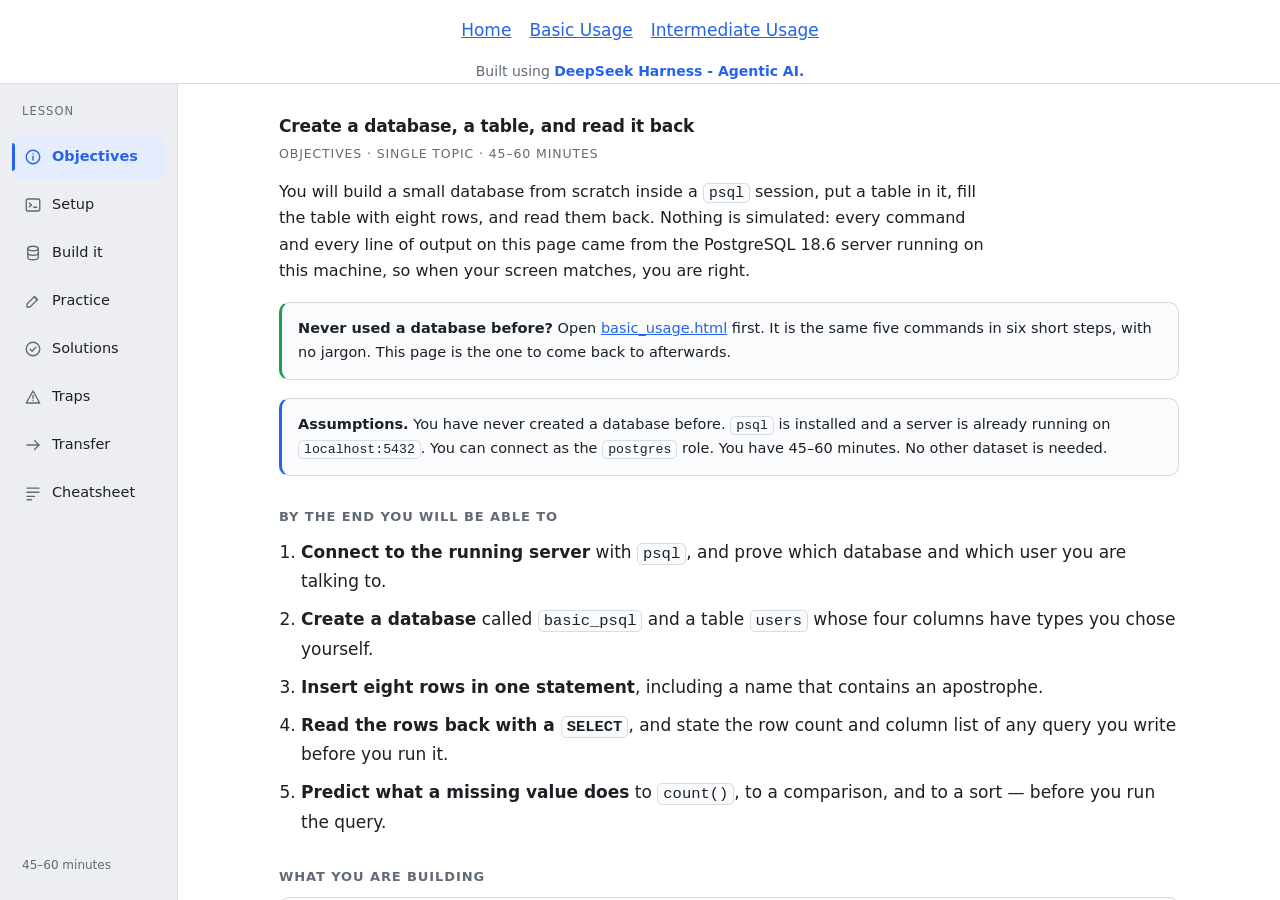
==== index.html @ 09e639e9 "initial" ====
<!doctype html>
<html lang="en">
  <head>
    <meta charset="utf-8" />
    <meta name="viewport" content="width=device-width, initial-scale=1" />
    <title>Create your first PostgreSQL database — basic_psql</title>
    <link rel="stylesheet" href="./rootvars.css" />
    <link rel="stylesheet" href="./styles.css" />
    <link rel="stylesheet" href="./lesson.css" />
    <link rel="stylesheet" href="./menu.css" />
  </head>

  <body>
    <header class="site-header">
      <p>Built using <strong>DeepSeek Harness - Agentic AI.</strong></p>
      <div class="hero-menu">
        <a href="./index.html">Home</a>
        <a href="./basic_usage.html">Basic Usage</a>
        <a href="./intermediate_usage.html">Intermediate Usage</a>
      </div>
    </header>

    <div class="app">
      <!-- ============ left-hand tab region ============ -->
      <div class="tab-region">
        <!-- vertical tab rail -->
        <div class="tablist" role="tablist" aria-orientation="vertical" aria-label="Lesson sections">
          <div class="tablist-label">Lesson</div>

          <button class="tab" id="tab-objectives" role="tab" type="button" aria-selected="true" aria-controls="panel-objectives" tabindex="0">
            <svg class="icon" viewBox="0 0 24 24" fill="none" stroke="currentColor" stroke-width="1.8" stroke-linecap="round" stroke-linejoin="round" aria-hidden="true">
              <circle cx="12" cy="12" r="9" />
              <path d="M12 11v5" />
              <circle cx="12" cy="7.6" r=".9" fill="currentColor" stroke="none" />
            </svg>
            <span class="label" title="What you will be able to do">Objectives</span>
          </button>

          <button class="tab" id="tab-setup" role="tab" type="button" aria-selected="false" aria-controls="panel-setup" tabindex="-1">
            <svg class="icon" viewBox="0 0 24 24" fill="none" stroke="currentColor" stroke-width="1.8" stroke-linecap="round" stroke-linejoin="round" aria-hidden="true">
              <rect x="3" y="4" width="18" height="16" rx="2" />
              <path d="M7 9.5l3 2.5-3 2.5" />
              <path d="M13 15h4" />
            </svg>
            <span class="label" title="Get psql running and confirm the environment">Setup</span>
          </button>

          <button class="tab" id="tab-build" role="tab" type="button" aria-selected="false" aria-controls="panel-build" tabindex="-1">
            <svg class="icon" viewBox="0 0 24 24" fill="none" stroke="currentColor" stroke-width="1.8" stroke-linecap="round" stroke-linejoin="round" aria-hidden="true">
              <ellipse cx="12" cy="6" rx="7" ry="3" />
              <path d="M5 6v12c0 1.7 3.1 3 7 3s7-1.3 7-3V6" />
              <path d="M5 12c0 1.7 3.1 3 7 3s7-1.3 7-3" />
            </svg>
            <span class="label" title="The worked example, with real output">Build it</span>
          </button>

          <button class="tab" id="tab-practice" role="tab" type="button" aria-selected="false" aria-controls="panel-practice" tabindex="-1">
            <svg class="icon" viewBox="0 0 24 24" fill="none" stroke="currentColor" stroke-width="1.8" stroke-linecap="round" stroke-linejoin="round" aria-hidden="true">
              <path d="M4 20h4l10-10-4-4L4 16z" />
              <path d="M13.5 6.5l4 4" />
            </svg>
            <span class="label" title="Guided exercise and four problems">Practice</span>
          </button>

          <button class="tab" id="tab-solutions" role="tab" type="button" aria-selected="false" aria-controls="panel-solutions" tabindex="-1">
            <svg class="icon" viewBox="0 0 24 24" fill="none" stroke="currentColor" stroke-width="1.8" stroke-linecap="round" stroke-linejoin="round" aria-hidden="true">
              <circle cx="12" cy="12" r="9" />
              <path d="M8.2 12.4l2.6 2.6 5-5.4" />
            </svg>
            <span class="label" title="Runnable answers">Solutions</span>
          </button>

          <button class="tab" id="tab-traps" role="tab" type="button" aria-selected="false" aria-controls="panel-traps" tabindex="-1">
            <svg class="icon" viewBox="0 0 24 24" fill="none" stroke="currentColor" stroke-width="1.8" stroke-linecap="round" stroke-linejoin="round" aria-hidden="true">
              <path d="M12 4l9 16H3z" />
              <path d="M12 10v4" />
              <circle cx="12" cy="17" r=".9" fill="currentColor" stroke="none" />
            </svg>
            <span class="label" title="Wrong mental models this topic produces">Traps</span>
          </button>

          <button class="tab" id="tab-transfer" role="tab" type="button" aria-selected="false" aria-controls="panel-transfer" tabindex="-1">
            <svg class="icon" viewBox="0 0 24 24" fill="none" stroke="currentColor" stroke-width="1.8" stroke-linecap="round" stroke-linejoin="round" aria-hidden="true">
              <path d="M4 12h16" />
              <path d="M14 6l6 6-6 6" />
            </svg>
            <span class="label" title="Same structure, different story">Transfer</span>
          </button>

          <button class="tab" id="tab-cheatsheet" role="tab" type="button" aria-selected="false" aria-controls="panel-cheatsheet" tabindex="-1">
            <svg class="icon" viewBox="0 0 24 24" fill="none" stroke="currentColor" stroke-width="1.8" stroke-linecap="round" stroke-linejoin="round" aria-hidden="true">
              <path d="M4 5.5h16" />
              <path d="M4 11h16" />
              <path d="M4 16.5h10" />
              <path d="M4 21h6" />
            </svg>
            <span class="label" title="Every command this lesson used, plus the ones you will want next">Cheatsheet</span>
          </button>

          <div class="rail-footer">45–60 minutes</div>
        </div>

        <!-- content panel -->
        <div class="panel" id="tab-panel">
          <div class="panel-inner">
            <!-- ==================== 1. OBJECTIVES ==================== -->
            <section id="panel-objectives" role="tabpanel" aria-labelledby="tab-objectives" tabindex="0">
              <h2>Create a database, a table, and read it back</h2>
              <div class="meta">Objectives · single topic · 45–60 minutes</div>

              <p class="lesson-lede">
                You will build a small database from scratch inside a <code>psql</code> session, put a table in it, fill the table with eight rows, and read them back. Nothing is simulated: every command and every line
                of output on this page came from the PostgreSQL 18.6 server running on this machine, so when your screen matches, you are right.
              </p>

              <div class="callout tip">
                <p>
                  <strong>Never used a database before?</strong> Open <a href="./basic_usage.html">basic_usage.html</a> first. It is the same five commands in six short steps, with no jargon. This page is the one to come
                  back to afterwards.
                </p>
              </div>

              <div class="callout">
                <p>
                  <strong>Assumptions.</strong> You have never created a database before. <code>psql</code> is installed and a server is already running on <code>localhost:5432</code>. You can connect as the
                  <code>postgres</code> role. You have 45–60 minutes. No other dataset is needed.
                </p>
              </div>

              <h3>By the end you will be able to</h3>
              <ol class="objectives">
                <li><strong>Connect to the running server</strong> with <code>psql</code>, and prove which database and which user you are talking to.</li>
                <li><strong>Create a database</strong> called <code>basic_psql</code> and a table <code>users</code> whose four columns have types you chose yourself.</li>
                <li><strong>Insert eight rows in one statement</strong>, including a name that contains an apostrophe.</li>
                <li>
                  <strong>Read the rows back with a <code>SELECT</code></strong
                  >, and state the row count and column list of any query you write before you run it.
                </li>
                <li><strong>Predict what a missing value does</strong> to <code>count()</code>, to a comparison, and to a sort — before you run the query.</li>
              </ol>

              <h3>What you are building</h3>

              <pre class="tree">
server   localhost:5432   (PostgreSQL 18.6, already running)
└── database  basic_psql          &lt;- you create this
    └── table  public.users       &lt;- you create this
        ├── firstname   text
        ├── lastname    text
        ├── age         integer
        └── email       text
            └── 8 rows            &lt;- you insert these</pre
              >

              <h3>How to use this page</h3>
              <ul>
                <li>Read <strong>Build it</strong> once without typing, then do it again with <code>psql</code> open beside it.</li>
                <li>Work through <strong>Practice</strong> before opening <strong>Solutions</strong>. The hints are in the exercise cards, and each one gives away less than the last.</li>
                <li>
                  Keep two numbers in your head the whole way through: <strong>8</strong> (the rows you inserted) and <strong>7</strong> (the rows that actually have an age). Every trap in this lesson lives in the gap
                  between them.
                </li>
              </ul>
            </section>

            <!-- ==================== 2. SETUP ==================== -->
            <section id="panel-setup" role="tabpanel" aria-labelledby="tab-setup" tabindex="0" hidden>
              <h2>Setup</h2>
              <div class="meta">Step 0 · about five minutes</div>

              <p>The server is already running, so setup is only about getting into it and checking where you landed.</p>

              <ol class="steps">
                <li>
                  <h4>Start psql as the postgres role</h4>
                  <pre class="sql">psql -U postgres</pre>
                  <p><code>-U postgres</code> is the default user. So you are logging in as a database superuser.</p>
                </li>

                <li>
                  <h4>Read the prompt</h4>
                  <p>
                    Your prompt changes to <code>postgres=#</code>. That single line tells you two things: the word before <code>=</code> is the database you are connected to, and a <code>#</code> at the end means you
                    are a superuser. An ordinary user gets <code>&gt;</code> instead.
                  </p>
                </li>

                <li>
                  <h4>List the databases that already exist</h4>
                  <pre class="sql">\l</pre>
                  <p>Lines starting with a backslash are not SQL — they are <code>psql</code> meta-commands, handled by the client. <code>\l</code> asks the server for its database list:</p>
                  <pre class="out">
                                                  List of databases
     Name      |  Owner   | Encoding | Locale Provider | Collate | Ctype | Locale
---------------+----------+----------+-----------------+---------+-------+--------
 blahworld     | postgres | UTF8     | libc            | C       | C     |
 my_special_db | postgres | UTF8     | libc            | C       | C     |
 postgres      | postgres | UTF8     | libc            | C       | C     |
 template0     | postgres | UTF8     | libc            | C       | C     |
 template1     | postgres | UTF8     | libc            | C       | C     |
(5 rows)</pre
                  >
                  <p>
                    Your list will differ — mine happens to hold two leftovers from earlier experiments. Two names are always there: <code>postgres</code>, the maintenance database you are sitting in now, and the two
                    <code>template</code> databases that new databases are copied from. The privileges column is trimmed here for width.
                  </p>
                </li>

                <li>
                  <h4>Confirm the environment works</h4>
                  <p>Ask the server to identify itself, and run it as the skill's environment check. If you get one row back, everything below will work.</p>
                  <pre class="sql">SELECT current_database(), current_user, version();</pre>
                  <pre class="out">
 current_database | current_user |                                 version
------------------+--------------+-------------------------------------------------------------------------
 postgres         | postgres     | PostgreSQL 18.6 on x86_64-windows, compiled by msvc-19.44.35228, 64-bit
(1 row)</pre
                  >
                  <p><strong>Expected:</strong> 1 row, 3 columns. Note you are in the database <code>postgres</code> — that is about to change.</p>
                </li>
              </ol>

              <h3>Meta-commands you will use</h3>
              <p>These are typed at the <code>psql</code> prompt like commands, not terminated with a semicolon:</p>
              <p>Commands are prefixed with a backslash (<code>\</code>) and are not SQL statements. DO NOT use semicolons after them.</p>
              <table class="meta-table">
                <thead>
                  <tr>
                    <th>Command</th>
                    <th>What it does</th>
                  </tr>
                </thead>
                <tbody>
                  <tr>
                    <td><code>\l</code></td>
                    <td>List every database on the server.</td>
                  </tr>
                  <tr>
                    <td><code>\c basic_psql</code></td>
                    <td>Connect to a different database without leaving <code>psql</code>.</td>
                  </tr>
                  <tr>
                    <td><code>\dt</code></td>
                    <td>List the tables in the database you are connected to.</td>
                  </tr>
                  <tr>
                    <td><code>\d users</code></td>
                    <td>Describe one table: its columns, their types, and what is nullable.</td>
                  </tr>
                  <tr>
                    <td><code>\conninfo</code></td>
                    <td>Print which database, user, host and port this session is using.</td>
                  </tr>
                  <tr>
                    <td><code>\q</code></td>
                    <td>Quit <code>psql</code>.</td>
                  </tr>
                </tbody>
              </table>

              <div class="callout tip">
                <p>
                  <strong>Faster path, once you have read <em>Build it</em>.</strong> The whole lesson is also saved as one script in this folder:
                </p>
                <pre class="sql">psql -U postgres -f basic_psql.sql</pre>
                <p>
                  It is the same commands in the same order. Read the next tab first — the script is for re-running, not for learning from. Re-running is safe: it drops and rebuilds the <code>users</code> table, so you
                  always finish at exactly eight rows. Expect one red line on a second run:
                </p>
                <pre class="out is-error">ERROR:  database "basic_psql" already exists</pre>
                <p>
                  That is the <code>CREATE DATABASE</code> line noticing the work is already done. <code>psql</code> keeps going and everything after it succeeds. The only path that is <em>not</em> safe is running the
                  <code>INSERT</code> repeatedly without the drop — that is how you get sixteen rows and a lesson whose every expected count is wrong.
                </p>
              </div>
            </section>

            <!-- ==================== 3. BUILD IT ==================== -->
            <section id="panel-build" role="tabpanel" aria-labelledby="tab-build" tabindex="0" hidden>
              <h2>Build it</h2>
              <div class="meta">Worked example · eight statements · every output below is real</div>

              <p>This is the whole job, in the order I ran it. Type along; the output you get back should match what is printed under each command.</p>

              <ol class="steps">
                <li>
                  <h4>Create the database</h4>
                  <pre class="sql">CREATE DATABASE basic_psql;</pre>
                  <pre class="out">CREATE DATABASE</pre>
                  <p>
                    <strong>Why:</strong> a database is the container everything else lives inside. You are currently sitting in <code>postgres</code>, the maintenance database the server keeps for itself, and putting
                    your practice tables there is like storing your notes in Windows' <code>System32</code>. <code>CREATE DATABASE</code> makes a fresh, empty one. The reply is a <em>command tag</em> — the server
                    repeating back what it did, not a result set.
                  </p>
                </li>

                <li>
                  <h4>Move into it</h4>
                  <pre class="sql">\c basic_psql</pre>
                  <pre class="out">You are now connected to database "basic_psql" as user "postgres".</pre>
                  <p>
                    <strong>Why:</strong> creating a database does not enter it. <code>\c</code> reconnects the current session, and from here on every statement lands in <code>basic_psql</code>. Confirm it two ways: the
                    prompt is now <code>basic_psql=#</code>, and <code>\conninfo</code> agrees.
                  </p>
                </li>

                <li>
                  <h4>Create the table</h4>
                  <pre class="sql">
CREATE TABLE users (
    firstname text,
    lastname  text,
    age       integer,
    email     text
);</pre
                  >
                  <pre class="out">CREATE TABLE</pre>
                  <p>
                    <strong>Why:</strong> a table is a named list of columns, and every column must declare a type before it can hold anything. The names are yours to choose; the types are the database's business, and
                    they are what stop an age from being the word <em>thirty</em>. Two details worth noticing: statements end with a semicolon, and the line breaks and indentation are only for humans — the server sees
                    one statement either way.
                  </p>
                </li>

                <li>
                  <h4>Check what the database actually stored</h4>
                  <pre class="sql">\d users</pre>
                  <pre class="out">
                 Table "public.users"
  Column   |  Type   | Collation | Nullable | Default
-----------+---------+-----------+----------+---------
 firstname | text    |           |          |
 lastname  | text    |           |          |
 age       | integer |           |          | 
 email     | text    |           |          | </pre
                  >
                  <p>
                    <strong>Why:</strong> <code>\d</code> reads the table back out of the database, so it shows you what was really created rather than what you meant to create. Note <code>public.users</code>: Postgres
                    put your table in a schema called <code>public</code>, and <code>Nullable</code> is blank for all four columns, meaning every one of them will accept a missing value. That is a decision you made by
                    not making one, and exercise 2 is where it bites.
                  </p>
                </li>

                <li>
                  <h4>Insert the rows</h4>
                  <pre class="sql">
INSERT INTO users (firstname, lastname, age, email) VALUES
    ('Mary',  'Johnson', 34,   'mary.johnson@example.com'),
    ('James', 'Smith',   41,   'james.smith@example.com'),
    ('Aroha', 'Ngata',   29,   'aroha.ngata@example.com'),
    ('Liam',  'O''Brien', 52,  'liam.obrien@example.com'),
    ('Priya', 'Sharma',  NULL, 'priya.sharma@example.com'),
    ('Tomas', 'Novak',   45,   NULL),
    ('Mary',  'Johnson', 34,   'Mary.Johnson@Example.Com'),
    ('Sofia', 'Rossi',   17,   'sofia.rossi@example.com');</pre
                  >
                  <pre class="out">INSERT 0 8</pre>
                  <p>
                    <strong>Why:</strong> one statement, eight rows. Read the tag <code>INSERT 0 8</code> right to left: <strong>8</strong> is the number of rows inserted, and the <code>0</code> is a legacy object
                    identifier that Postgres has reported since before you were born — ignore it, but never ignore the second number.
                  </p>
                  <p>
                    Three things in that statement are deliberate. <code>NULL</code> is a keyword written without quotes, meaning <em>no value here</em> — Priya has no recorded age and Tomas has no email.
                    <code>O''Brien</code> is how an apostrophe is escaped inside a string: two single quotes, because one would end the string early. And the two Mary Johnson rows are not a typo — duplicated people are
                    the normal state of real data.
                  </p>
                </li>

                <li>
                  <h4>Read it back</h4>
                  <pre class="sql">SELECT firstname, lastname, age, email FROM users;</pre>
                  <pre class="out">
 firstname | lastname | age |          email
-----------+----------+-----+--------------------------
 Mary      | Johnson  |  34 | mary.johnson@example.com
 James     | Smith    |  41 | james.smith@example.com
 Aroha     | Ngata    |  29 | aroha.ngata@example.com
 Liam      | O'Brien  |  52 | liam.obrien@example.com
 Priya     | Sharma   |     | priya.sharma@example.com
 Tomas     | Novak    |  45 |
 Mary      | Johnson  |  34 | Mary.Johnson@Example.Com
 Sofia     | Rossi    |  17 | sofia.rossi@example.com
(8 rows)</pre
                  >
                  <p>
                    <strong>Why:</strong> <code>SELECT</code> names the columns you want and <code>FROM</code> names the table to take them from. The gaps in the <code>age</code> and <code>email</code> columns are the
                    <code>NULL</code>s, printed as blank space rather than the word NULL — worth remembering, because a blank in the output does not always mean a blank in the data.
                  </p>
                  <p>
                    One honesty note: this output came back in insertion order, but you did not ask for any order. Without <code>ORDER BY</code>, the server is free to return rows in any order it likes, and it will
                    change its mind as the table grows.
                  </p>
                </li>
              </ol>

              <p class="expected">
                <strong>Result of the worked example:</strong> 8 rows, columns <code>firstname, lastname, age, email</code>. If you have that, the database exists, the table exists, and the data is in it.
              </p>

              <div class="callout warn">
                <p><strong>Try breaking it once, on purpose.</strong> The type you chose in step 3 is enforced, not decorative. Paste text into the <code>age</code> column and the whole statement is rejected:</p>
                <pre class="sql">
INSERT INTO users (firstname, lastname, age, email)
VALUES ('Test', 'Row', 'thirty', 'test@example.com');</pre
                >
                <pre class="out is-error">
ERROR:  invalid input syntax for type integer: "thirty"
LINE 2: VALUES ('Test', 'Row', 'thirty', 'test@example.com');
                               ^</pre
                >
                <p>The row was not added — check with <code>SELECT count(*) FROM users;</code> and you still get 8. A failed statement is not a half-finished statement.</p>
              </div>
            </section>

            <!-- ==================== 4. PRACTICE ==================== -->
            <section id="panel-practice" role="tabpanel" aria-labelledby="tab-practice" tabindex="0" hidden>
              <h2>Practice</h2>
              <div class="meta">One guided exercise, then four problems</div>

              <p>
                Every problem runs against the same <code>users</code> table you just built, and each one adds a single new idea to the one before it. Answers are on the <strong>Solutions</strong> tab — do not open it
                until you have either a row count that matches or a clear question about why it does not.
              </p>

              <div class="card">
                <h3>Guided exercise — fill in the gaps</h3>
                <p><strong>Goal:</strong> show first name, last name and email for everyone aged 30 or over, youngest first. The structure is supplied; you supply the three missing pieces.</p>
                <pre class="sql">
SELECT firstname, lastname, email
FROM   &lt;which table?&gt;
WHERE  &lt;which rows survive?&gt;
ORDER BY &lt;by what, and in which direction?&gt;;</pre
                >
                <p class="expected"><strong>Expected:</strong> 5 rows, 3 columns.</p>
                <details class="hints">
                  <summary>Hints</summary>
                  <ol>
                    <li><span class="step-name">Restate.</span> You are keeping a subset of the rows and presenting them in a stated order — one clause decides membership, another decides sequence.</li>
                    <li>
                      <span class="step-name">Point.</span> <code>WHERE</code> filters rows; <code>ORDER BY</code> sorts them. Ascending is the default, and "youngest first" is the direction the numbers already run in.
                    </li>
                    <li>
                      <span class="step-name">Edge.</span> "30 or over" is a boundary, so decide deliberately between <code>&gt;</code> and <code>&gt;=</code>: one of them silently drops the 34-year-olds and every other
                      exact-thirty. There is nobody aged exactly 30 in this table, so your count is the only thing that will tell you which you picked.
                    </li>
                  </ol>
                </details>
              </div>

              <div class="card">
                <h3>Exercise 1 — who is old enough to sign?</h3>
                <p>List every user aged 18 or over, oldest first. Show <code>firstname</code>, <code>lastname</code> and <code>email</code>.</p>
                <p class="expected"><strong>Expected:</strong> 6 rows, columns <code>firstname, lastname, email</code>.</p>
                <p><strong>Check your answer:</strong></p>
                <pre class="sql">
SELECT count(*) AS rows_returned, min(age) AS youngest, max(age) AS oldest
FROM users WHERE age &gt;= 18;   -- expected: 6 | 29 | 52</pre
                >
                <details class="hints">
                  <summary>Hints</summary>
                  <ol>
                    <li><span class="step-name">Restate.</span> This is the guided exercise with a different boundary and the opposite direction — the shape of the query does not change.</li>
                    <li><span class="step-name">Point.</span> <code>WHERE age &gt;= 18</code> chooses the rows, <code>ORDER BY age DESC</code> puts the largest first.</li>
                    <li>
                      <span class="step-name">Edge.</span> Rows leave this result for two different reasons, and only one of them is "too young". A comparison against a missing value is neither true nor false, so the row
                      with no age is not returned — and it is not returned by <code>&lt; 18</code> either. If your count is 5, look at which of the eight rows never appears in any of your results.
                    </li>
                  </ol>
                </details>
              </div>

              <div class="card">
                <h3>Exercise 2 — how old is everyone, on average?</h3>
                <p>Report two numbers in one row: how many of the eight rows actually have an age recorded, and the average of the ages you do have, rounded to one decimal place.</p>
                <p class="expected"><strong>Expected:</strong> 1 row, 2 columns. One of them is <strong>7</strong>.</p>
                <p><strong>Check your answer:</strong></p>
                <pre class="sql">SELECT count(age) AS n, sum(age) AS total FROM users;   -- expected: 7 | 252</pre>
                <p>Your average must equal <code>252 / 7</code>. If your two numbers are 7 and 252, your average is right by construction.</p>
                <details class="hints">
                  <summary>Hints</summary>
                  <ol>
                    <li><span class="step-name">Restate.</span> You are collapsing eight rows into one summary row. That is a different kind of query from everything so far.</li>
                    <li>
                      <span class="step-name">Point.</span> <code>count()</code> and <code>avg()</code> are aggregates — they take a column and return one value. <code>count(*)</code> counts rows;
                      <code>count(age)</code> counts rows where the age is present. Those are two different questions, and this exercise wants the second one. <code>round(value, 1)</code> tidies the average.
                    </li>
                    <li>
                      <span class="step-name">Edge.</span> Your divisor is 7, not 8. If your average comes out as 31.5, you divided by 8 — you counted a row that contributes nothing to the sum. A missing value is skipped
                      by <code>avg()</code>, not treated as zero.
                    </li>
                  </ol>
                </details>
              </div>

              <div class="card">
                <h3>Exercise 3 — the same person, twice</h3>
                <p>
                  One person appears in the table more than once. Write a query that returns each first-name/last-name pair that occurs more than once, together with the number of times it occurs. No structure given this
                  time.
                </p>
                <p class="expected"><strong>Expected:</strong> 1 row, 3 columns.</p>
                <p><strong>Check your answer:</strong></p>
                <pre class="sql">
SELECT count(*) AS distinct_people
FROM (SELECT DISTINCT firstname, lastname FROM users) AS people;   -- expected: 7</pre
                >
                <p>Eight rows describe seven distinct people, so exactly one name repeats.</p>
                <details class="hints">
                  <summary>Hints</summary>
                  <ol>
                    <li><span class="step-name">Restate.</span> You want one output row per person rather than one per input row — a summary computed per group.</li>
                    <li>
                      <span class="step-name">Point.</span> <code>GROUP BY firstname, lastname</code> defines what "the same person" means; with groups in place, <code>count(*)</code> counts the rows inside each one.
                    </li>
                    <li>
                      <span class="step-name">Edge.</span> Filtering the groups is a different clause from filtering the rows: <code>WHERE</code> runs before grouping and cannot see <code>count(*)</code>. If your output
                      lists all seven people, you filtered at the wrong level.
                    </li>
                  </ol>
                </details>
              </div>

              <div class="card">
                <h3>Exercise 4 — Mary, without guessing her capitals</h3>
                <p>
                  One email address in the table was typed with capital letters. Write a query that finds <em>every</em> row whose email address is <code>mary.johnson@example.com</code>, regardless of how it was
                  capitalised. Show <code>firstname</code> and <code>email</code>.
                </p>
                <p class="expected"><strong>Expected:</strong> 2 rows, columns <code>firstname, email</code>.</p>
                <p><strong>Check your answer:</strong></p>
                <pre class="sql">SELECT email FROM users WHERE email &lt;&gt; lower(email);   -- expected: 1 row</pre>
                <p>That single row is the odd one out. If your exercise query returned only one row, you compared against the raw column and it did not match.</p>
                <details class="hints">
                  <summary>Hints</summary>
                  <ol>
                    <li><span class="step-name">Restate.</span> This is exercise 1's filter with one change: equality has to stop caring about case.</li>
                    <li>
                      <span class="step-name">Point.</span> The <code>=</code> operator compares text exactly, character by character. Either normalise both sides (<code>lower(email) = lower('...')</code>) or use the
                      case-insensitive operator <code>ILIKE</code>.
                    </li>
                    <li>
                      <span class="step-name">Edge.</span> Only one of the two rows is already lowercase, so a query that returns one row has compared the stored value rather than a normalised one. Nothing is wrong with
                      your quotation marks — the two addresses really are different strings to the database.
                    </li>
                  </ol>
                </details>
              </div>
            </section>

            <!-- ==================== 5. SOLUTIONS ==================== -->
            <section id="panel-solutions" role="tabpanel" aria-labelledby="tab-solutions" tabindex="0" hidden>
              <h2>Solutions</h2>
              <div class="meta">Runnable as written · output shown is what the server returned</div>

              <h3>Guided exercise</h3>
              <pre class="sql">
SELECT firstname, lastname, email
FROM users
WHERE age &gt;= 30
ORDER BY age;</pre
              >
              <pre class="out">
 firstname | lastname |          email
-----------+----------+--------------------------
 Mary      | Johnson  | mary.johnson@example.com
 Mary      | Johnson  | Mary.Johnson@Example.Com
 James     | Smith    | james.smith@example.com
 Tomas     | Novak    |
 Liam      | O'Brien  | liam.obrien@example.com
(5 rows)</pre
              >
              <p>Five rows, and the two Marys sit next to each other because they share an age — their relative order is not something the query promised. Note the blank email on Tomas: the row is still a row.</p>

              <h3>Exercise 1 — 18 or over, oldest first</h3>
              <pre class="sql">
SELECT firstname, lastname, email
FROM users
WHERE age &gt;= 18
ORDER BY age DESC;</pre
              >
              <pre class="out">
 firstname | lastname |          email
-----------+----------+--------------------------
 Liam      | O'Brien  | liam.obrien@example.com
 Tomas     | Novak    |
 James     | Smith    | james.smith@example.com
 Mary      | Johnson  | mary.johnson@example.com
 Mary      | Johnson  | Mary.Johnson@Example.Com
 Aroha     | Ngata    | aroha.ngata@example.com
(6 rows)</pre
              >
              <p>
                Six rows, not seven: Sofia is 17, and Priya is neither 18 nor younger. The near-miss to avoid is writing <code>WHERE age &gt; 18</code>, which drops nobody in this particular table — check the count and
                you cannot tell you were wrong. That is exactly why the exercise gives you the expected count.
              </p>

              <h3>Exercise 2 — count and average</h3>
              <pre class="sql">
SELECT count(age) AS with_age, round(avg(age), 1) AS average_age
FROM users;</pre
              >
              <pre class="out">
 with_age | average_age
----------+-------------
        7 |        36.0
(1 row)</pre
              >
              <p>
                <code>count(age)</code> skips the missing value; <code>avg(age)</code> skips it too, and divides by 7, not 8. The near-miss is <code>count(*)</code> in the numerator or the denominator:
                <code>252 / 8</code> is 31.5, an answer that looks entirely plausible and is wrong.
              </p>

              <h3>Exercise 3 — repeated people</h3>
              <pre class="sql">
SELECT firstname, lastname, count(*) AS copies
FROM users
GROUP BY firstname, lastname
HAVING count(*) &gt; 1;</pre
              >
              <pre class="out">
 firstname | lastname | copies
-----------+----------+--------
 Mary      | Johnson  |      2
(1 row)</pre
              >
              <p>
                The near-miss is filtering with <code>WHERE count(*) &gt; 1</code>, which errors because <code>WHERE</code> runs before the groups exist. Groups are filtered by <code>HAVING</code>, and the clause order
                in the statement is not the order the server executes it in.
              </p>

              <h3>Exercise 4 — case-insensitive match</h3>
              <pre class="sql">
SELECT firstname, email
FROM users
WHERE lower(email) = 'mary.johnson@example.com';</pre
              >
              <pre class="out">
 firstname |          email
-----------+--------------------------
 Mary      | mary.johnson@example.com
 Mary      | Mary.Johnson@Example.Com
(2 rows)</pre
              >
              <p>The equivalent with the other tool:</p>
              <pre class="sql">SELECT firstname, email FROM users WHERE email ILIKE 'mary.johnson@example.com';</pre>
              <p>
                The near-miss is <code>WHERE email = 'mary.johnson@example.com'</code>, which returns one row and looks correct until you remember there are two Marys. Note that <code>ILIKE</code> also treats
                <code>%</code> and <code>_</code> as wildcards, so <code>lower()</code> on both sides is the safer habit for exact matching.
              </p>

              <h3>Self-check</h3>
              <ul class="checklist">
                <li><code>\dt</code> lists one table, <code>users</code>, and <code>\d users</code> shows four columns of types <code>text, text, integer, text</code>.</li>
                <li><code>SELECT count(*) FROM users;</code> returns <strong>8</strong>.</li>
                <li><code>SELECT count(age) FROM users;</code> returns <strong>7</strong>.</li>
                <li>Your exercise 2 average is <strong>36.0</strong>.</li>
                <li>Your exercise 3 output names exactly one repeated person.</li>
                <li>Your exercise 4 output returns <strong>2</strong> rows.</li>
              </ul>
            </section>

            <!-- ==================== 6. TRAPS ==================== -->
            <section id="panel-traps" role="tabpanel" aria-labelledby="tab-traps" tabindex="0" hidden>
              <h2>Traps</h2>
              <div class="meta">Three wrong mental models this topic reliably produces</div>

              <div class="card">
                <h3>"A missing value is just an empty one — I can compare with it."</h3>
                <p>
                  <strong>Why it is tempting:</strong> a blank cell looks like a blank string, and every other value in the table behaves like a value. So you expect <code>age &lt;&gt; 40</code> to return the seven rows
                  that are not 40.
                </p>
                <p><strong>What actually happens:</strong> <code>NULL</code> means <em>unknown</em>. Any comparison with it returns unknown, and unknown is not true, so the row is filtered out.</p>
                <pre class="sql">SELECT count(*) AS rows_total, count(age) AS rows_with_age FROM users;</pre>
                <pre class="out">
 rows_total | rows_with_age
------------+---------------
          8 |             7
(1 row)</pre
                >
                <pre class="sql">SELECT firstname, lastname, age FROM users WHERE age &lt;&gt; 40 ORDER BY age;</pre>
                <pre class="out">
 firstname | lastname | age
-----------+----------+-----
 Sofia     | Rossi    |  17
 Aroha     | Ngata    |  29
 Mary      | Johnson  |  34
 Mary      | Johnson  |  34
 James     | Smith    |  41
 Tomas     | Novak    |  45
 Liam      | O'Brien  |  52
(7 rows)</pre
                >
                <p>
                  Seven rows — but from a table of eight, and Priya's age is not 40, so she should be there. The filter removed her without saying so. The same misunderstanding shows up in sorting, where the word
                  "unknown" has to be placed somewhere:
                </p>
                <pre class="sql">SELECT firstname, age FROM users ORDER BY age DESC LIMIT 3;</pre>
                <pre class="out">
 firstname | age
-----------+-----
 Priya     |
 Liam      |  52
 Tomas     |  45
(3 rows)</pre
                >
                <p>Postgres sorts <code>NULL</code> as if it were larger than every real value, so "highest first" opens with a blank. Write <code>ORDER BY age DESC NULLS LAST</code> when you care.</p>
              </div>

              <div class="card">
                <h3>"Text comparison ignores capitalisation."</h3>
                <p>
                  <strong>Why it is tempting:</strong> email addresses, file names and web addresses are case-insensitive almost everywhere else you meet them, so two addresses that differ only in case feel like the same
                  address.
                </p>
                <p><strong>What actually happens:</strong> Postgres compares text exactly. These two queries differ by one function and by one row:</p>
                <pre class="sql">SELECT firstname, email FROM users WHERE email = 'mary.johnson@example.com';</pre>
                <pre class="out">
 firstname |          email
-----------+--------------------------
 Mary      | mary.johnson@example.com
(1 row)</pre
                >
                <pre class="sql">SELECT firstname, email FROM users WHERE lower(email) = 'mary.johnson@example.com';</pre>
                <pre class="out">
 firstname |          email
-----------+--------------------------
 Mary      | mary.johnson@example.com
 Mary      | Mary.Johnson@Example.Com
(2 rows)</pre
                >
                <p>
                  If your data has this problem at scale, the fix is a normalising constraint or a case-insensitive index — not a <code>lower()</code> wrapped around every query forever. For now, the lesson is simply
                  that <code>=</code> means exactly.
                </p>
              </div>

              <div class="card">
                <h3>"A table name is whatever I typed."</h3>
                <p><strong>Why it is tempting:</strong> you wrote <code>CREATE TABLE users</code>, and elsewhere you have seen people write <code>Users</code>. Surely the database keeps the capital letter.</p>
                <p>
                  <strong>What actually happens:</strong> an unquoted identifier is folded to lower case before it is stored. So <code>Users</code> and <code>users</code> are the same table, and the only way to get a
                  capital letter into a name is to quote it — after which it is a different name, and a strict one:
                </p>
                <pre class="sql">SELECT count(*) AS unquoted_works FROM Users;</pre>
                <pre class="out">
 unquoted_works
----------------
              8
(1 row)</pre
                >
                <pre class="sql">SELECT count(*) AS quoted_fails FROM "Users";</pre>
                <pre class="out is-error">
ERROR:  relation "Users" does not exist
LINE 1: SELECT count(*) AS quoted_fails FROM "Users";</pre
                >
                <p>
                  The practical rule: write identifiers in lower case with underscores, never quote them, and you will never have to remember this. <code>\dt</code> is the tie-breaker whenever you are unsure what a table
                  is really called.
                </p>
              </div>
            </section>

            <!-- ==================== 7. TRANSFER ==================== -->
            <section id="panel-transfer" role="tabpanel" aria-labelledby="tab-transfer" tabindex="0" hidden>
              <h2>Transfer</h2>
              <div class="meta">Same structure, different story · no new syntax</div>

              <p>Nothing below needs a clause you have not already used. That is the point: the surface story changes, the structure does not.</p>

              <div class="card">
                <h3>A small library</h3>
                <p>Create a table <code>books</code> in the same <code>basic_psql</code> database, with the same four-column shape as <code>users</code>:</p>
                <ul>
                  <li><code>title</code> — text</li>
                  <li><code>author</code> — text</li>
                  <li><code>year</code> — integer</li>
                  <li><code>isbn</code> — text</li>
                </ul>
                <p>Insert six books of your own choosing, and make your data carry the same three awkwardnesses the <code>users</code> table carried:</p>
                <ul>
                  <li>one book with no <code>year</code> recorded,</li>
                  <li>one book with no <code>isbn</code>,</li>
                  <li>one title that appears twice (a reprint, say — same title and author).</li>
                </ul>
                <p>Then answer four questions with four queries:</p>
                <ol>
                  <li>Every book published in 1990 or later, newest first, showing title, author and year.</li>
                  <li>How many books have a year recorded, and the average of those years.</li>
                  <li>Which title-and-author pairs appear more than once, and how many times each.</li>
                  <li>The book whose <code>isbn</code> is missing — the one whose ISBN you cannot look up.</li>
                </ol>
                <p class="expected">
                  <strong>Check yourself the same way:</strong> before running anything, write down the row count you expect from each query and the number of columns. For question 1 over six books with one missing year,
                  "books from 1990 on" cannot return a count you cannot predict from your own six rows.
                </p>
                <details class="hints">
                  <summary>Hints</summary>
                  <ol>
                    <li><span class="step-name">Restate.</span> Questions 1 and 4 are filters, question 2 is an aggregate, question 3 is a grouped aggregate — the same four shapes you have already written once.</li>
                    <li><span class="step-name">Point.</span> Only the names changed: <code>year</code> takes the role <code>age</code> played, <code>isbn</code> takes the role <code>email</code> played.</li>
                    <li>
                      <span class="step-name">Edge.</span> Question 4 is the one that looks new and is not: "missing" is never tested with <code>=</code>. Equality against a missing value is unknown, so a filter for the
                      absent ISBN needs the operator designed for it — <code>IS NULL</code>.
                    </li>
                  </ol>
                </details>
              </div>

              <h3>If that felt easy, that is the real result</h3>
              <p>
                You created a database, created a typed table, inserted rows with an escaped quote, and queried them four different ways. The next rung — giving the table a primary key, updating a row, and deleting one —
                reuses every one of these clauses, so it is a short step from here rather than a new subject.
              </p>

              <h3>Before you close the tab</h3>
              <ul class="checklist">
                <li>I can say what <code>\l</code>, <code>\c</code>, <code>\dt</code> and <code>\d table</code> do without looking them up.</li>
                <li>I know why <code>count(*)</code> was 8 and <code>count(age)</code> was 7.</li>
                <li>I know why <code>WHERE email = 'mary.johnson@example.com'</code> missed a row.</li>
                <li>I can predict the row count of a query before running it.</li>
              </ul>

              <p>The <strong>Cheatsheet</strong> tab at the end is the reference version of everything above — every command this lesson used, plus the ones you will reach for next.</p>
            </section>

            <!-- ==================== 8. CHEATSHEET ==================== -->
            <section id="panel-cheatsheet" role="tabpanel" aria-labelledby="tab-cheatsheet" tabindex="0" hidden>
              <h2>psql cheatsheet</h2>
              <div class="meta">Reference · everything this lesson used, plus what you will want next</div>

              <p class="lesson-lede">
                Commands starting with a backslash are <em>meta-commands</em>: <code>psql</code> itself handles them, so they take no semicolon and are not case-sensitive. Everything else is SQL, and SQL is not executed
                until you end it with <code>;</code>.
              </p>

              <div class="callout warn">
                <p>
                  <strong>About the interactive ones.</strong> <code>\e</code>, <code>\watch</code>, <code>\s</code> and <code>\?</code> need a real terminal session — they behave differently, or not at all, when
                  commands are piped in from a file, which is how every output on this page was produced. Everything else here was run against your server.
                </p>
              </div>

              <h3>Getting in and out</h3>
              <table class="meta-table sheet">
                <thead>
                  <tr>
                    <th>Command</th>
                    <th>What it does</th>
                  </tr>
                </thead>
                <tbody>
                  <tr>
                    <td><code>psql -U postgres</code></td>
                    <td>Connect to the local server as the <code>postgres</code> role. Without <code>-U</code> you get <code>role "OEM" does not exist</code>.</td>
                  </tr>
                  <tr>
                    <td><code>psql -U postgres -d basic_psql</code></td>
                    <td>Connect and go straight into one database instead of <code>postgres</code>.</td>
                  </tr>
                  <tr>
                    <td><code>psql -h host -p 5432 -U user -d db</code></td>
                    <td>The full form, for a server that is not on your machine.</td>
                  </tr>
                  <tr>
                    <td><code>\c basic_psql</code></td>
                    <td>Switch database without leaving the session.</td>
                  </tr>
                  <tr>
                    <td><code>\conninfo</code></td>
                    <td>Print the database, user, host and port of the session you are in.</td>
                  </tr>
                  <tr>
                    <td><code>\q</code></td>
                    <td>Quit. Ctrl+D does the same.</td>
                  </tr>
                  <tr>
                    <td>Ctrl+C</td>
                    <td>Cancel the query you are waiting on, without quitting.</td>
                  </tr>
                </tbody>
              </table>

              <h3>Looking around</h3>
              <table class="meta-table sheet">
                <thead>
                  <tr>
                    <th>Command</th>
                    <th>What it does</th>
                  </tr>
                </thead>
                <tbody>
                  <tr>
                    <td><code>\l</code></td>
                    <td>List the databases on the server.</td>
                  </tr>
                  <tr>
                    <td><code>\l+</code></td>
                    <td>Same, with sizes and descriptions.</td>
                  </tr>
                  <tr>
                    <td><code>\dt</code></td>
                    <td>List the tables in the current database.</td>
                  </tr>
                  <tr>
                    <td><code>\dt+</code></td>
                    <td>Same, with size and description — <code>users</code> is 16 kB.</td>
                  </tr>
                  <tr>
                    <td><code>\d users</code></td>
                    <td>Describe one table: columns, types, nullability. Your first reflex when a query fails.</td>
                  </tr>
                  <tr>
                    <td><code>\d+ users</code></td>
                    <td>Same, with storage details and any indexes on it.</td>
                  </tr>
                  <tr>
                    <td><code>\di</code></td>
                    <td>List indexes. On your <code>users</code> table right now this answers <em>Did not find any indexes.</em> — it has no primary key yet.</td>
                  </tr>
                  <tr>
                    <td><code>\dn</code></td>
                    <td>List schemas. You have been working in <code>public</code> all along.</td>
                  </tr>
                  <tr>
                    <td><code>\du</code></td>
                    <td>List roles. Yours is <code>postgres</code>, with Superuser and Create DB.</td>
                  </tr>
                  <tr>
                    <td><code>\dv</code> / <code>\ds</code> / <code>\df</code></td>
                    <td>List views / sequences / functions.</td>
                  </tr>
                </tbody>
              </table>

              <h3>Running and editing SQL</h3>
              <table class="meta-table sheet">
                <thead>
                  <tr>
                    <th>Command</th>
                    <th>What it does</th>
                  </tr>
                </thead>
                <tbody>
                  <tr>
                    <td><code>;</code></td>
                    <td>
                      Nothing runs until you type it. Until then the prompt changes from <code>=#</code> to <code>-#</code>, which is your signal that <code>psql</code> is still waiting for the end of the statement.
                    </td>
                  </tr>
                  <tr>
                    <td><code>\i basic_psql.sql</code></td>
                    <td>Run a file from inside <code>psql</code> — the in-session twin of <code>psql -f</code>.</td>
                  </tr>
                  <tr>
                    <td><code>\e</code></td>
                    <td>Open the current query buffer in your editor.</td>
                  </tr>
                  <tr>
                    <td><code>\p</code> / <code>\r</code> / <code>\g</code></td>
                    <td>Print the query buffer / clear it / run it.</td>
                  </tr>
                  <tr>
                    <td><code>\h SELECT</code></td>
                    <td>The syntax reference for one statement. <code>\h</code> alone lists every statement it knows.</td>
                  </tr>
                  <tr>
                    <td><code>\?</code></td>
                    <td>Help on every meta-command — the authoritative version of this page.</td>
                  </tr>
                  <tr>
                    <td><code>\s</code></td>
                    <td>Your command history for this session; <code>\s history.txt</code> saves it.</td>
                  </tr>
                  <tr>
                    <td><code>\! echo hello</code></td>
                    <td>Run a shell command without leaving <code>psql</code>.</td>
                  </tr>
                  <tr>
                    <td><code>\watch 5</code></td>
                    <td>Re-run the last query every 5 seconds until you press Ctrl+C. Useful for watching a count change.</td>
                  </tr>
                </tbody>
              </table>

              <h3>Reading output comfortably</h3>
              <table class="meta-table sheet">
                <thead>
                  <tr>
                    <th>Command</th>
                    <th>What it does</th>
                  </tr>
                </thead>
                <tbody>
                  <tr>
                    <td><code>\pset null '(missing)'</code></td>
                    <td>Print <code>NULL</code> as a word instead of a blank. The single most useful setting for this lesson — it makes missing data impossible to skim past:</td>
                  </tr>
                  <tr>
                    <td><code>\pset null ''</code></td>
                    <td>Put it back to blank.</td>
                  </tr>
                  <tr>
                    <td><code>\x</code></td>
                    <td>Toggle expanded output, one field per line, for rows too wide to read across:</td>
                  </tr>
                  <tr>
                    <td><code>\x auto</code></td>
                    <td>Use expanded output only when the row does not fit.</td>
                  </tr>
                  <tr>
                    <td><code>\timing</code></td>
                    <td>Report how long each statement took — <code>Time: 1.731 ms</code> after the result.</td>
                  </tr>
                  <tr>
                    <td><code>\pset pager off</code></td>
                    <td>Never open a pager; print everything straight to the screen.</td>
                  </tr>
                  <tr>
                    <td><code>\pset border 2</code></td>
                    <td>Draw box borders around result tables.</td>
                  </tr>
                  <tr>
                    <td><code>\o out.txt</code></td>
                    <td>Send query results to a file; <code>\o</code> on its own sends them back to the screen.</td>
                  </tr>
                  <tr>
                    <td><code>\H</code> / <code>\a</code> / <code>\f ','</code></td>
                    <td>HTML output / unaligned output / change the field separator.</td>
                  </tr>
                  <tr>
                    <td><code>\C 'Users'</code></td>
                    <td>Give the next result a title.</td>
                  </tr>
                </tbody>
              </table>

              <p>Those two are worth seeing, because both change what you <em>think</em> the data says:</p>
              <pre class="sql">
\pset null '(missing)'
SELECT firstname, age, email FROM users WHERE age IS NULL OR email IS NULL;</pre
              >
              <pre class="out">
 firstname |    age    |          email
-----------+-----------+--------------------------
 Priya     | (missing) | priya.sharma@example.com
 Tomas     |        45 | (missing)
(2 rows)</pre
              >
              <pre class="sql">
\x
SELECT firstname, age FROM users WHERE age IS NULL;</pre
              >
              <pre class="out">
-[ RECORD 1 ]----
firstname | Priya
age       |</pre
              >
              <p>The lesson's blanks are suddenly explicit, and the wide row now reads down instead of across.</p>

              <h3>Files and bulk data</h3>
              <table class="meta-table sheet">
                <thead>
                  <tr>
                    <th>Command</th>
                    <th>What it does</th>
                  </tr>
                </thead>
                <tbody>
                  <tr>
                    <td><code>\copy users TO 'users.csv' CSV HEADER</code></td>
                    <td>Write the table out to a CSV. Run on your eight rows it answers <code>COPY 8</code>.</td>
                  </tr>
                  <tr>
                    <td><code>\copy users FROM 'users.csv' CSV HEADER</code></td>
                    <td>Read a CSV back in. This is the fastest way to load real data.</td>
                  </tr>
                  <tr>
                    <td><code>COPY users FROM '/path/on/server' CSV</code></td>
                    <td>
                      The server-side twin, and a classic trap: the server opens the file, so the path is relative to the <em>server</em>, not to you, and it needs superuser rights. <code>\copy</code> has the backslash
                      and runs on your side — prefer it.
                    </td>
                  </tr>
                  <tr>
                    <td><code>\gset</code></td>
                    <td>Run a query and store the single resulting row in <code>psql</code> variables.</td>
                  </tr>
                  <tr>
                    <td><code>\set who 'Mary'</code> then <code>:'who'</code></td>
                    <td>Define a variable, then substitute it into a statement as a properly quoted string.</td>
                  </tr>
                </tbody>
              </table>

              <p>What that export actually produced — note how the two missing values left the building as empty fields between commas, not as the word <code>NULL</code>:</p>
              <pre class="out">
firstname,lastname,age,email
Mary,Johnson,34,mary.johnson@example.com
James,Smith,41,james.smith@example.com
Aroha,Ngata,29,aroha.ngata@example.com
Liam,O'Brien,52,liam.obrien@example.com
Priya,Sharma,,priya.sharma@example.com
Tomas,Novak,45,
Mary,Johnson,34,Mary.Johnson@Example.Com
Sofia,Rossi,17,sofia.rossi@example.com</pre
              >
              <p>That is why <code>\pset null</code> matters on the way in: a CSV cannot tell you whether a field was empty or missing.</p>

              <h3>The SQL you have already used</h3>
              <table class="meta-table sheet">
                <thead>
                  <tr>
                    <th>Statement</th>
                    <th>What it does</th>
                  </tr>
                </thead>
                <tbody>
                  <tr>
                    <td><code>CREATE DATABASE basic_psql;</code></td>
                    <td>Make an empty database to work inside.</td>
                  </tr>
                  <tr>
                    <td><code>CREATE TABLE users (firstname text, lastname text, age integer, email text);</code></td>
                    <td>Make a table; every column declares its type.</td>
                  </tr>
                  <tr>
                    <td><code>INSERT INTO users (...) VALUES (...), (...);</code></td>
                    <td>Add rows. <code>''</code> escapes a quote inside a string; <code>NULL</code> means no value here.</td>
                  </tr>
                  <tr>
                    <td><code>SELECT firstname, age FROM users;</code></td>
                    <td>Choose columns from a table.</td>
                  </tr>
                  <tr>
                    <td><code>WHERE age &gt;= 18</code></td>
                    <td>Keep only the rows the condition is true for. Rows it cannot decide about are dropped.</td>
                  </tr>
                  <tr>
                    <td><code>ORDER BY age DESC</code></td>
                    <td>Sort. <code>NULL</code> sorts as if it were larger than every real value.</td>
                  </tr>
                  <tr>
                    <td><code>LIMIT 3</code></td>
                    <td>Return at most three rows.</td>
                  </tr>
                  <tr>
                    <td><code>count(*)</code> / <code>count(age)</code></td>
                    <td>Count rows / count rows where the age is present. 8 versus 7.</td>
                  </tr>
                  <tr>
                    <td><code>avg(age)</code> / <code>round(x, 1)</code></td>
                    <td>Average the values that exist, and round the answer.</td>
                  </tr>
                  <tr>
                    <td><code>GROUP BY firstname, lastname HAVING count(*) &gt; 1</code></td>
                    <td>One output row per group, then filter the groups.</td>
                  </tr>
                  <tr>
                    <td><code>age IS NULL</code> / <code>age IS NOT NULL</code></td>
                    <td>Test for a missing value. Never with <code>=</code>.</td>
                  </tr>
                  <tr>
                    <td><code>lower(email)</code> / <code>email ILIKE '...'</code></td>
                    <td>Compare text without caring about capitals.</td>
                  </tr>
                  <tr>
                    <td><code>UPDATE</code> / <code>DELETE</code> / <code>PRIMARY KEY</code> / <code>JOIN</code></td>
                    <td>Not yet — this is the next rung, and every clause above is the ground it stands on.</td>
                  </tr>
                </tbody>
              </table>

              <p>All of it is one of four shapes: choose columns, choose rows, summarise rows, or change rows. The commands above are vocabulary; the shapes are the skill.</p>
            </section>
          </div>
        </div>
      </div>
    </div>

    <script>
      (function () {
        "use strict";

        var tablist = document.querySelector('[role="tablist"]');
        var tabs = Array.prototype.slice.call(tablist.querySelectorAll('[role="tab"]'));
        var panel = document.getElementById("tab-panel");
        var panels = tabs.map(function (tab) {
          return document.getElementById(tab.getAttribute("aria-controls"));
        });

        function selectedIndex() {
          for (var i = 0; i < tabs.length; i++) {
            if (tabs[i].getAttribute("aria-selected") === "true") return i;
          }
          return 0;
        }

        /** Show tab at `index`; if it is already selected, toggle the panel instead. */
        function activate(index) {
          index = (index + tabs.length) % tabs.length;

          if (index === selectedIndex() && !panel.classList.contains("is-collapsed")) {
            panel.classList.add("is-collapsed");
            return;
          }

          tabs.forEach(function (tab, i) {
            var on = i === index;
            tab.setAttribute("aria-selected", on ? "true" : "false");
            tab.tabIndex = on ? 0 : -1;
            panels[i].hidden = !on;
          });

          panel.classList.remove("is-collapsed");
        }

        tabs.forEach(function (tab, i) {
          tab.addEventListener("click", function () {
            activate(i);
            tab.focus();
          });
        });

        // Roving focus: arrows move between tabs and activate them (automatic activation).
        // Enter/Space are intentionally left to the native button click so that the
        // collapse-on-second-click behaviour is not toggled twice.
        tablist.addEventListener("keydown", function (event) {
          var current = tabs.indexOf(event.target);
          if (current === -1) return;

          var next;
          switch (event.key) {
            case "ArrowDown":
              next = current + 1;
              break;
            case "ArrowUp":
              next = current - 1;
              break;
            case "Home":
              next = 0;
              break;
            case "End":
              next = tabs.length - 1;
              break;
            default:
              return;
          }

          event.preventDefault();
          activate(next);
          tabs[(next + tabs.length) % tabs.length].focus();
        });
      })();
    </script>
  </body>
</html>
---- rootvars.css ----
:root {
  --bg: #f4f5f7;
  --surface: #ffffff;
  --surface-alt: #fafbfc;
  --rail-bg: #eceef2;
  --border: #d8dce3;
  --text: #1c2024;
  --text-muted: #616a75;
  --accent: #2563eb;
  --accent-soft: #e4ecfe;
  --shadow: 0 1px 2px rgba(16, 24, 40, 0.06), 0 8px 24px rgba(16, 24, 40, 0.08);
  --header-height: 40px;
  --rail-width: 178px;
  /* panel is never narrower than half the viewport, and never under 340px */
  --panel-width: max(50vw, 340px);
  --radius: 10px;
}

@media (prefers-color-scheme: dark) {
  :root {
    --bg: #14171c;
    --surface: #1b1f26;
    --surface-alt: #1f242c;
    --rail-bg: #171b21;
    --border: #2c333d;
    --text: #e8ebef;
    --text-muted: #9aa4b2;
    --accent: #6b9bff;
    --accent-soft: #1e2a44;
    --shadow: 0 1px 2px rgba(0, 0, 0, 0.4), 0 8px 24px rgba(0, 0, 0, 0.35);
  }
}
---- styles.css ----
* {
  box-sizing: border-box;
}

html,
body {
  height: 100%;
}

body {
  margin: 0;
  display: flex;
  flex-direction: column;
  overflow: hidden;
  /* the header stays put; .main scrolls instead */
  background: var(--bg);
  color: var(--text);
  font:
    15px/1.55 system-ui,
    -apple-system,
    "Segoe UI",
    Roboto,
    Helvetica,
    Arial,
    sans-serif;
  -webkit-font-smoothing: antialiased;
}

/* ---------- site header ---------- */

/* ---------- app shell ---------- */

.app {
  flex: 1 1 auto;
  min-height: 0;
  display: flex;
  width: 100%;
  overflow: hidden;
}

.main {
  flex: 1 1 auto;
  min-width: 0;
  overflow: auto;
  padding: 40px clamp(20px, 4vw, 56px);
}

.main h1 {
  margin: 0 0 6px;
  font-size: clamp(22px, 2.4vw, 30px);
  letter-spacing: -0.02em;
}

.main .lede {
  margin: 0 0 28px;
  color: var(--text-muted);
  max-width: 62ch;
}

.hint-card {
  background: var(--surface);
  border: 1px solid var(--border);
  border-radius: var(--radius);
  padding: 18px 20px;
  max-width: 62ch;
  box-shadow: var(--shadow);
}

.hint-card h2 {
  margin: 0 0 8px;
  font-size: 15px;
  text-transform: uppercase;
  letter-spacing: 0.06em;
  color: var(--text-muted);
}

.hint-card ul {
  margin: 0;
  padding-left: 20px;
  color: var(--text-muted);
}

.hint-card li + li {
  margin-top: 4px;
}

.hint-card kbd {
  font: inherit;
  font-size: 12.5px;
  padding: 1px 6px;
  border: 1px solid var(--border);
  border-bottom-width: 2px;
  border-radius: 5px;
  background: var(--surface-alt);
  color: var(--text);
}

/* ---------- left-hand tab region ---------- */

.tab-region {
  flex: 0 0 auto;
  display: flex;
  height: 100%;
  min-height: 0;
}

/* the vertical tab rail, hard against the window's left edge */
.tablist {
  flex: 0 0 var(--rail-width);
  width: var(--rail-width);
  height: 100%;
  overflow-y: auto;
  background: var(--rail-bg);
  border-right: 1px solid var(--border);
  padding: 14px 12px;
  display: flex;
  flex-direction: column;
  gap: 4px;
}

.tablist-label {
  font-size: 11.5px;
  text-transform: uppercase;
  letter-spacing: 0.09em;
  color: var(--text-muted);
  padding: 4px 10px 10px;
}

.tab {
  position: relative;
  display: flex;
  align-items: center;
  gap: 10px;
  width: 100%;
  padding: 10px 12px;
  border: 0;
  border-radius: 8px;
  background: transparent;
  color: var(--text);
  font: inherit;
  font-size: 14.5px;
  text-align: left;
  cursor: pointer;
  transition:
    background-color 0.15s ease,
    color 0.15s ease;
}

.tab:hover {
  background: rgba(127, 140, 160, 0.14);
}

.tab:focus-visible {
  outline: 2px solid var(--accent);
  outline-offset: 2px;
}

.tab .icon {
  flex: 0 0 auto;
  width: 18px;
  height: 18px;
  color: var(--text-muted);
  transition: color 0.15s ease;
}

.tab .label {
  flex: 1 1 auto;
  min-width: 0;
  overflow: hidden;
  text-overflow: ellipsis;
  white-space: nowrap;
}

.tab[aria-selected="true"] {
  background: var(--accent-soft);
  color: var(--accent);
  font-weight: 600;
}

.tab[aria-selected="true"] .icon {
  color: var(--accent);
}

/* accent bar on the window-edge side of the selected tab */
.tab[aria-selected="true"]::after {
  content: "";
  position: absolute;
  inset-block: 8px;
  left: 0;
  width: 3px;
  border-radius: 0 3px 3px 0;
  background: var(--accent);
}

.rail-footer {
  margin-top: auto;
  padding: 10px;
  font-size: 12px;
  color: var(--text-muted);
}

/* sliding content panel (right of the rail) */
.panel {
  width: var(--panel-width);
  flex: 0 0 auto;
  overflow: hidden;
  background: var(--surface);
  transition:
    width 0.24s ease,
    opacity 0.18s ease;
}

.panel.is-collapsed {
  width: 0;
  opacity: 0;
  pointer-events: none;
}

.panel-inner {
  width: var(--panel-width);
  height: 100%;
  overflow-y: auto;
  padding: 22px 20px 32px;
}

.panel-inner h2 {
  margin: 0 0 4px;
  font-size: 17px;
  letter-spacing: -0.01em;
}

.panel-inner p {
  color: var(--text-muted);
  margin: 0 0 16px;
}

.panel-inner .meta {
  font-size: 12.5px;
  text-transform: uppercase;
  letter-spacing: 0.07em;
  color: var(--text-muted);
  margin-bottom: 18px;
}

.placeholder-block {
  background: var(--surface-alt);
  border: 1px dashed var(--border);
  border-radius: var(--radius);
  padding: 14px 16px;
  color: var(--text-muted);
  font-size: 14px;
}

/* ---------- narrow screens: rail shrinks to icons, panel overlays ---------- */

@media (max-width: 900px) {
  :root {
    --panel-width: 100%;
  }

  .tablist {
    flex-basis: 60px;
    width: 60px;
    padding: 12px 8px;
    align-items: center;
  }

  .tablist-label,
  .tab .label,
  .rail-footer {
    display: none;
  }

  .tab {
    justify-content: center;
    padding: 11px 0;
  }

  .panel-inner {
    width: 100%;
  }

  .panel {
    position: fixed;
    top: var(--header-height);
    /* never covers the header */
    bottom: 0;
    left: 60px;
    right: 0;
    width: auto;
    z-index: 5;
    box-shadow: var(--shadow);
  }
}

@media (prefers-reduced-motion: reduce) {
  .panel,
  .tab {
    transition: none;
  }
}
---- lesson.css ----
/* ============================================================
   lesson.css — additions for the basic_psql lesson page.
   Loaded after styles.css, so it may override the shell rules.
   ============================================================ */

/* The original page parked the panel in a fixed column beside .main.
   A lesson needs the whole row, so the panel takes the remaining width. */
.tab-region {
  flex: 1 1 auto;
  min-width: 0;
}

.panel {
  flex: 1 1 auto;
  width: auto;
  min-width: 0;
}

.panel.is-collapsed {
  flex: 0 0 0;
  width: 0;
}

.panel-inner {
  width: 100%;
  padding: 28px clamp(20px, 3vw, 44px) 72px;
}

/* Keep the scroll container full width, but hold the prose to a readable
   measure: the scrollbar sits at the window edge, the text stays centred. */
.panel-inner > section {
  max-width: 900px;
  margin: 0 auto;
}

/* Lesson prose is body text, not muted captions. */
.panel-inner p {
  color: var(--text);
}

.panel-inner .meta {
  margin-bottom: 14px;
}

.lesson-lede {
  font-size: 16px;
  color: var(--text-muted);
  max-width: 70ch;
}

.panel-inner h3 {
  margin: 30px 0 8px;
  font-size: 13px;
  text-transform: uppercase;
  letter-spacing: 0.07em;
  color: var(--text-muted);
}

.panel-inner h4 {
  margin: 20px 0 6px;
  font-size: 15.5px;
  letter-spacing: -0.01em;
}

.panel-inner ul,
.panel-inner ol {
  margin: 0 0 16px;
  padding-left: 22px;
}

.panel-inner li + li {
  margin-top: 6px;
}

.panel-inner code {
  font-family: ui-monospace, SFMono-Regular, Menlo, Consolas, 'Liberation Mono', monospace;
  font-size: 0.91em;
  background: var(--surface-alt);
  border: 1px solid var(--border);
  border-radius: 5px;
  padding: 1px 5px;
  color: var(--text);
}

/* ---------- code + psql output blocks ---------- */

pre {
  font-family: ui-monospace, SFMono-Regular, Menlo, Consolas, 'Liberation Mono', monospace;
  font-size: 13px;
  line-height: 1.5;
  background: var(--surface-alt);
  border: 1px solid var(--border);
  border-radius: var(--radius);
  padding: 12px 14px;
  margin: 10px 0 14px;
  overflow-x: auto;
  color: var(--text);
  tab-size: 4;
}

pre code {
  background: none;
  border: 0;
  padding: 0;
  font-size: inherit;
}

pre.sql {
  border-left: 3px solid var(--accent);
}

pre.out {
  border-left: 3px solid var(--border);
}

pre.sql::before,
pre.out::before {
  display: block;
  margin-bottom: 7px;
  font-size: 10.5px;
  font-weight: 600;
  letter-spacing: 0.1em;
  text-transform: uppercase;
  color: var(--text-muted);
}

pre.sql::before {
  content: 'psql';
}

pre.out::before {
  content: 'output';
}

pre.out.is-error {
  border-left-color: #d9534f;
}

pre.out.is-error::before {
  content: 'error';
  color: #d9534f;
}

/* ---------- numbered step list (the worked example) ---------- */

ol.steps {
  list-style: none;
  padding-left: 0;
  counter-reset: step;
  margin: 0;
}

ol.steps > li {
  position: relative;
  padding-left: 40px;
  margin-top: 30px;
}

ol.steps > li:first-child {
  margin-top: 18px;
}

ol.steps > li::before {
  counter-increment: step;
  content: counter(step);
  position: absolute;
  left: 0;
  top: 0;
  width: 26px;
  height: 26px;
  border-radius: 50%;
  background: var(--accent-soft);
  color: var(--accent);
  font-size: 13px;
  font-weight: 600;
  display: flex;
  align-items: center;
  justify-content: center;
}

ol.steps > li > h4 {
  margin: 3px 0 6px;
}

ol.steps > li > p {
  margin: 0 0 8px;
}

/* ---------- objectives ---------- */

ol.objectives > li {
  margin-top: 10px;
}

/* ---------- callouts ---------- */

.callout {
  border: 1px solid var(--border);
  border-left: 3px solid var(--accent);
  background: var(--surface-alt);
  border-radius: var(--radius);
  padding: 14px 16px;
  margin: 18px 0;
  font-size: 14.5px;
}

.callout p {
  margin: 0;
}

.callout p + p {
  margin-top: 8px;
}

.callout.warn {
  border-left-color: #d97706;
}

.callout.tip {
  border-left-color: #16a34a;
}

/* ---------- exercise / trap cards ---------- */

.card {
  border: 1px solid var(--border);
  border-radius: var(--radius);
  background: var(--surface-alt);
  padding: 16px 18px;
  margin: 20px 0;
}

.card > h3 {
  margin-top: 0;
  font-size: 16px;
  text-transform: none;
  letter-spacing: -0.01em;
  color: var(--text);
}

.card > p:first-of-type {
  margin-top: 6px;
}

.expected {
  border-left: 3px solid var(--accent);
  background: var(--surface);
  border-radius: 0 8px 8px 0;
  padding: 8px 12px;
  margin: 14px 0;
  font-size: 14px;
}

/* ---------- hint ladders ---------- */

details.hints {
  margin-top: 12px;
  border: 1px dashed var(--border);
  border-radius: var(--radius);
  background: var(--surface);
  padding: 10px 14px;
}

details.hints summary {
  cursor: pointer;
  font-size: 12px;
  font-weight: 600;
  letter-spacing: 0.08em;
  text-transform: uppercase;
  color: var(--text-muted);
}

details.hints summary:hover {
  color: var(--accent);
}

details.hints[open] summary {
  margin-bottom: 10px;
}

details.hints ol {
  margin: 0;
  padding-left: 20px;
}

details.hints li {
  font-size: 14px;
}

details.hints li + li {
  margin-top: 9px;
}

details.hints .step-name {
  font-weight: 600;
  color: var(--text);
}

/* ---------- meta-command table ---------- */

table.meta-table {
  width: 100%;
  border-collapse: collapse;
  margin: 12px 0 18px;
  font-size: 14px;
}

table.meta-table th,
table.meta-table td {
  text-align: left;
  padding: 8px 10px;
  border-bottom: 1px solid var(--border);
  vertical-align: top;
}

table.meta-table th {
  font-size: 11.5px;
  text-transform: uppercase;
  letter-spacing: 0.07em;
  color: var(--text-muted);
}

table.meta-table td:first-child {
  white-space: nowrap;
}

/* ---------- links ---------- */

a {
  color: var(--accent);
}

/* ---------- cheatsheet ---------- */

table.sheet {
  font-size: 13.5px;
}

table.sheet td:first-child {
  white-space: normal;
}

table.sheet td:first-child code {
  white-space: nowrap;
}

table.sheet td:last-child {
  color: var(--text-muted);
}

.sheet-lede {
  font-size: 14px;
  color: var(--text-muted);
  margin-bottom: 18px;
}

/* ---------- checklist ---------- */

ul.checklist {
  list-style: none;
  padding-left: 0;
}

ul.checklist > li {
  position: relative;
  padding-left: 26px;
}

ul.checklist > li::before {
  content: '\25A1';
  position: absolute;
  left: 2px;
  color: var(--text-muted);
}
---- menu.css ----
body {
  margin: 0;
  background: var(--bg);
  color: var(--text);
  font:
    17px/1.65 system-ui,
    -apple-system,
    "Segoe UI",
    Roboto,
    Helvetica,
    Arial,
    sans-serif;
  -webkit-font-smoothing: antialiased;
}

.hero-menu {
  display: flex;
  justify-content: center;
  gap: 18px;
  list-style: none;
  align-items: center;
  margin: 0;
  padding: 1rem 0;
}
.site-header {
  display: flex;
  flex-direction: column-reverse;
  align-items: center;
  padding: 0 clamp(18px, 4vw, 40px);
  background: var(--surface);
  border-bottom: 1px solid var(--border);
}

.site-header p {
  margin: 0;
  font-size: 14px;
  color: var(--text-muted);
}

.site-header strong {
  color: var(--accent);
  font-weight: 600;
}
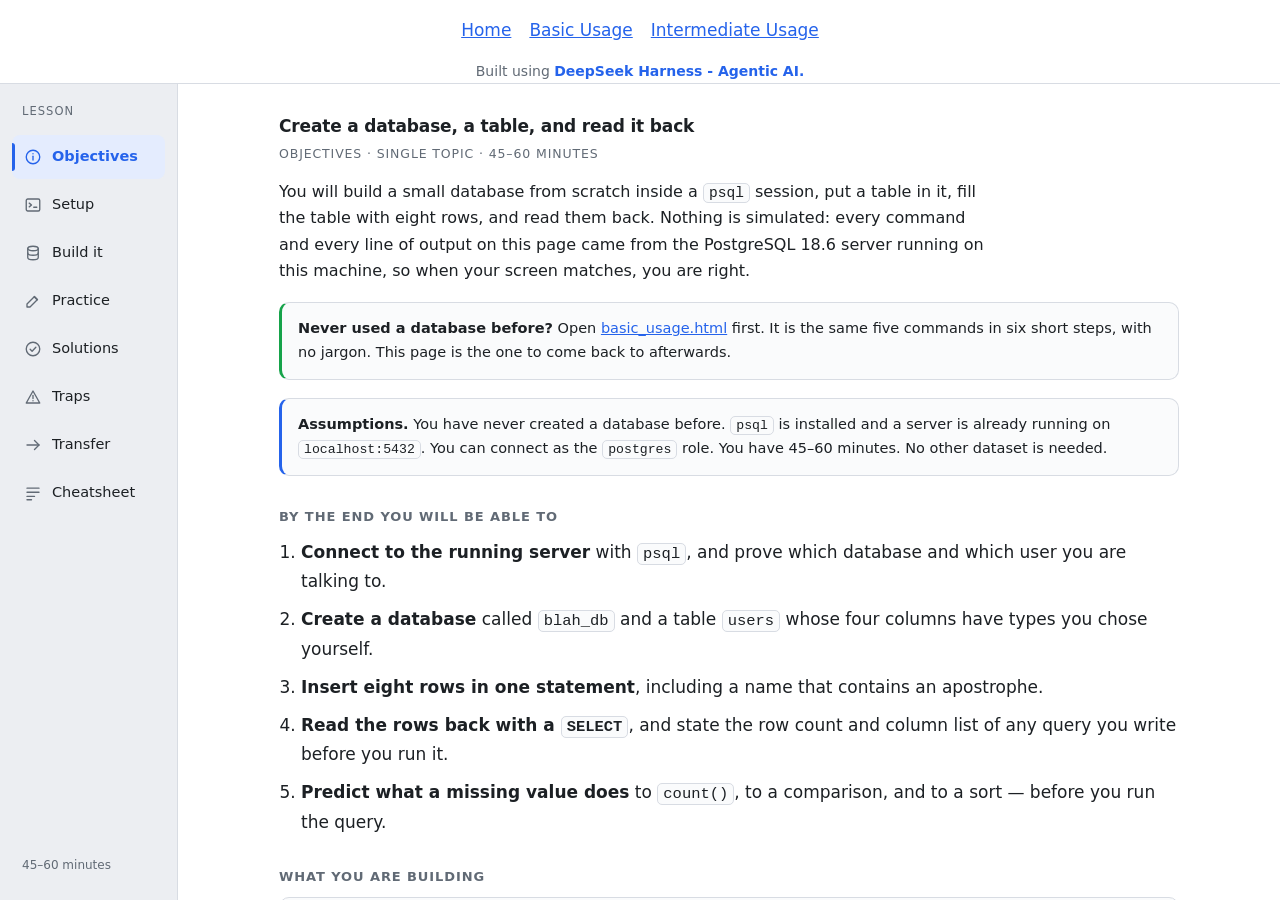
==== commit 8c5269a6: "clear up" ====
--- a/index.html
+++ b/index.html
@@ -3,7 +3,7 @@
   <head>
     <meta charset="utf-8" />
     <meta name="viewport" content="width=device-width, initial-scale=1" />
-    <title>Create your first PostgreSQL database — basic_psql</title>
+    <title>Create your first PostgreSQL database — blah_db</title>
     <link rel="stylesheet" href="./rootvars.css" />
     <link rel="stylesheet" href="./styles.css" />
     <link rel="stylesheet" href="./lesson.css" />
@@ -130,7 +130,7 @@
               <h3>By the end you will be able to</h3>
               <ol class="objectives">
                 <li><strong>Connect to the running server</strong> with <code>psql</code>, and prove which database and which user you are talking to.</li>
-                <li><strong>Create a database</strong> called <code>basic_psql</code> and a table <code>users</code> whose four columns have types you chose yourself.</li>
+                <li><strong>Create a database</strong> called <code>blah_db</code> and a table <code>users</code> whose four columns have types you chose yourself.</li>
                 <li><strong>Insert eight rows in one statement</strong>, including a name that contains an apostrophe.</li>
                 <li>
                   <strong>Read the rows back with a <code>SELECT</code></strong
@@ -143,7 +143,7 @@
 
               <pre class="tree">
 server   localhost:5432   (PostgreSQL 18.6, already running)
-└── database  basic_psql          &lt;- you create this
+└── database  blah_db          &lt;- you create this
     └── table  public.users       &lt;- you create this
         ├── firstname   text
         ├── lastname    text
@@ -236,7 +236,7 @@
                     <td>List every database on the server.</td>
                   </tr>
                   <tr>
-                    <td><code>\c basic_psql</code></td>
+                    <td><code>\c blah_db</code></td>
                     <td>Connect to a different database without leaving <code>psql</code>.</td>
                   </tr>
                   <tr>
@@ -262,12 +262,12 @@
                 <p>
                   <strong>Faster path, once you have read <em>Build it</em>.</strong> The whole lesson is also saved as one script in this folder:
                 </p>
-                <pre class="sql">psql -U postgres -f basic_psql.sql</pre>
+                <pre class="sql">psql -U postgres -f blah_db.sql</pre>
                 <p>
                   It is the same commands in the same order. Read the next tab first — the script is for re-running, not for learning from. Re-running is safe: it drops and rebuilds the <code>users</code> table, so you
                   always finish at exactly eight rows. Expect one red line on a second run:
                 </p>
-                <pre class="out is-error">ERROR:  database "basic_psql" already exists</pre>
+                <pre class="out is-error">ERROR:  database "blah_db" already exists</pre>
                 <p>
                   That is the <code>CREATE DATABASE</code> line noticing the work is already done. <code>psql</code> keeps going and everything after it succeeds. The only path that is <em>not</em> safe is running the
                   <code>INSERT</code> repeatedly without the drop — that is how you get sixteen rows and a lesson whose every expected count is wrong.
@@ -285,7 +285,7 @@
               <ol class="steps">
                 <li>
                   <h4>Create the database</h4>
-                  <pre class="sql">CREATE DATABASE basic_psql;</pre>
+                  <pre class="sql">CREATE DATABASE blah_db;</pre>
                   <pre class="out">CREATE DATABASE</pre>
                   <p>
                     <strong>Why:</strong> a database is the container everything else lives inside. You are currently sitting in <code>postgres</code>, the maintenance database the server keeps for itself, and putting
@@ -296,11 +296,11 @@
 
                 <li>
                   <h4>Move into it</h4>
-                  <pre class="sql">\c basic_psql</pre>
-                  <pre class="out">You are now connected to database "basic_psql" as user "postgres".</pre>
+                  <pre class="sql">\c blah_db</pre>
+                  <pre class="out">You are now connected to database "blah_db" as user "postgres".</pre>
                   <p>
-                    <strong>Why:</strong> creating a database does not enter it. <code>\c</code> reconnects the current session, and from here on every statement lands in <code>basic_psql</code>. Confirm it two ways: the
-                    prompt is now <code>basic_psql=#</code>, and <code>\conninfo</code> agrees.
+                    <strong>Why:</strong> creating a database does not enter it. <code>\c</code> reconnects the current session, and from here on every statement lands in <code>blah_db</code>. Confirm it two ways: the
+                    prompt is now <code>blah_db=#</code>, and <code>\conninfo</code> agrees.
                   </p>
                 </li>
 
@@ -770,7 +770,7 @@
 
               <div class="card">
                 <h3>A small library</h3>
-                <p>Create a table <code>books</code> in the same <code>basic_psql</code> database, with the same four-column shape as <code>users</code>:</p>
+                <p>Create a table <code>books</code> in the same <code>blah_db</code> database, with the same four-column shape as <code>users</code>:</p>
                 <ul>
                   <li><code>title</code> — text</li>
                   <li><code>author</code> — text</li>
@@ -827,20 +827,13 @@
             <!-- ==================== 8. CHEATSHEET ==================== -->
             <section id="panel-cheatsheet" role="tabpanel" aria-labelledby="tab-cheatsheet" tabindex="0" hidden>
               <h2>psql cheatsheet</h2>
-              <div class="meta">Reference · everything this lesson used, plus what you will want next</div>
+              <div class="meta">Common commands to memorize::</div>
 
               <p class="lesson-lede">
                 Commands starting with a backslash are <em>meta-commands</em>: <code>psql</code> itself handles them, so they take no semicolon and are not case-sensitive. Everything else is SQL, and SQL is not executed
                 until you end it with <code>;</code>.
               </p>
 
-              <div class="callout warn">
-                <p>
-                  <strong>About the interactive ones.</strong> <code>\e</code>, <code>\watch</code>, <code>\s</code> and <code>\?</code> need a real terminal session — they behave differently, or not at all, when
-                  commands are piped in from a file, which is how every output on this page was produced. Everything else here was run against your server.
-                </p>
-              </div>
-
               <h3>Getting in and out</h3>
               <table class="meta-table sheet">
                 <thead>
@@ -855,16 +848,13 @@
                     <td>Connect to the local server as the <code>postgres</code> role. Without <code>-U</code> you get <code>role "OEM" does not exist</code>.</td>
                   </tr>
                   <tr>
-                    <td><code>psql -U postgres -d basic_psql</code></td>
-                    <td>Connect and go straight into one database instead of <code>postgres</code>.</td>
-                  </tr>
-                  <tr>
-                    <td><code>psql -h host -p 5432 -U user -d db</code></td>
-                    <td>The full form, for a server that is not on your machine.</td>
-                  </tr>
-                  <tr>
-                    <td><code>\c basic_psql</code></td>
-                    <td>Switch database without leaving the session.</td>
+                    <td><code>psql -U postgres -d blah_db</code></td>
+                    <td>Connect and go straight into one database instead of <code>postgres</code> database.</td>
+                  </tr>
+
+                  <tr>
+                    <td><code>\c blah_db</code></td>
+                    <td>Switch database without leaving the <code>psql</code> session.</td>
                   </tr>
                   <tr>
                     <td><code>\conninfo</code></td>
@@ -873,10 +863,6 @@
                   <tr>
                     <td><code>\q</code></td>
                     <td>Quit. Ctrl+D does the same.</td>
-                  </tr>
-                  <tr>
-                    <td>Ctrl+C</td>
-                    <td>Cancel the query you are waiting on, without quitting.</td>
                   </tr>
                 </tbody>
               </table>
@@ -949,17 +935,10 @@
                     </td>
                   </tr>
                   <tr>
-                    <td><code>\i basic_psql.sql</code></td>
-                    <td>Run a file from inside <code>psql</code> — the in-session twin of <code>psql -f</code>.</td>
-                  </tr>
-                  <tr>
-                    <td><code>\e</code></td>
-                    <td>Open the current query buffer in your editor.</td>
-                  </tr>
-                  <tr>
-                    <td><code>\p</code> / <code>\r</code> / <code>\g</code></td>
-                    <td>Print the query buffer / clear it / run it.</td>
-                  </tr>
+                    <td><code>\i blah_db.sql</code></td>
+                    <td>Run an sql from inside <code>psql</code>.</td>
+                  </tr>
+
                   <tr>
                     <td><code>\h SELECT</code></td>
                     <td>The syntax reference for one statement. <code>\h</code> alone lists every statement it knows.</td>
@@ -976,136 +955,8 @@
                     <td><code>\! echo hello</code></td>
                     <td>Run a shell command without leaving <code>psql</code>.</td>
                   </tr>
-                  <tr>
-                    <td><code>\watch 5</code></td>
-                    <td>Re-run the last query every 5 seconds until you press Ctrl+C. Useful for watching a count change.</td>
-                  </tr>
                 </tbody>
               </table>
-
-              <h3>Reading output comfortably</h3>
-              <table class="meta-table sheet">
-                <thead>
-                  <tr>
-                    <th>Command</th>
-                    <th>What it does</th>
-                  </tr>
-                </thead>
-                <tbody>
-                  <tr>
-                    <td><code>\pset null '(missing)'</code></td>
-                    <td>Print <code>NULL</code> as a word instead of a blank. The single most useful setting for this lesson — it makes missing data impossible to skim past:</td>
-                  </tr>
-                  <tr>
-                    <td><code>\pset null ''</code></td>
-                    <td>Put it back to blank.</td>
-                  </tr>
-                  <tr>
-                    <td><code>\x</code></td>
-                    <td>Toggle expanded output, one field per line, for rows too wide to read across:</td>
-                  </tr>
-                  <tr>
-                    <td><code>\x auto</code></td>
-                    <td>Use expanded output only when the row does not fit.</td>
-                  </tr>
-                  <tr>
-                    <td><code>\timing</code></td>
-                    <td>Report how long each statement took — <code>Time: 1.731 ms</code> after the result.</td>
-                  </tr>
-                  <tr>
-                    <td><code>\pset pager off</code></td>
-                    <td>Never open a pager; print everything straight to the screen.</td>
-                  </tr>
-                  <tr>
-                    <td><code>\pset border 2</code></td>
-                    <td>Draw box borders around result tables.</td>
-                  </tr>
-                  <tr>
-                    <td><code>\o out.txt</code></td>
-                    <td>Send query results to a file; <code>\o</code> on its own sends them back to the screen.</td>
-                  </tr>
-                  <tr>
-                    <td><code>\H</code> / <code>\a</code> / <code>\f ','</code></td>
-                    <td>HTML output / unaligned output / change the field separator.</td>
-                  </tr>
-                  <tr>
-                    <td><code>\C 'Users'</code></td>
-                    <td>Give the next result a title.</td>
-                  </tr>
-                </tbody>
-              </table>
-
-              <p>Those two are worth seeing, because both change what you <em>think</em> the data says:</p>
-              <pre class="sql">
-\pset null '(missing)'
-SELECT firstname, age, email FROM users WHERE age IS NULL OR email IS NULL;</pre
-              >
-              <pre class="out">
- firstname |    age    |          email
------------+-----------+--------------------------
- Priya     | (missing) | priya.sharma@example.com
- Tomas     |        45 | (missing)
-(2 rows)</pre
-              >
-              <pre class="sql">
-\x
-SELECT firstname, age FROM users WHERE age IS NULL;</pre
-              >
-              <pre class="out">
--[ RECORD 1 ]----
-firstname | Priya
-age       |</pre
-              >
-              <p>The lesson's blanks are suddenly explicit, and the wide row now reads down instead of across.</p>
-
-              <h3>Files and bulk data</h3>
-              <table class="meta-table sheet">
-                <thead>
-                  <tr>
-                    <th>Command</th>
-                    <th>What it does</th>
-                  </tr>
-                </thead>
-                <tbody>
-                  <tr>
-                    <td><code>\copy users TO 'users.csv' CSV HEADER</code></td>
-                    <td>Write the table out to a CSV. Run on your eight rows it answers <code>COPY 8</code>.</td>
-                  </tr>
-                  <tr>
-                    <td><code>\copy users FROM 'users.csv' CSV HEADER</code></td>
-                    <td>Read a CSV back in. This is the fastest way to load real data.</td>
-                  </tr>
-                  <tr>
-                    <td><code>COPY users FROM '/path/on/server' CSV</code></td>
-                    <td>
-                      The server-side twin, and a classic trap: the server opens the file, so the path is relative to the <em>server</em>, not to you, and it needs superuser rights. <code>\copy</code> has the backslash
-                      and runs on your side — prefer it.
-                    </td>
-                  </tr>
-                  <tr>
-                    <td><code>\gset</code></td>
-                    <td>Run a query and store the single resulting row in <code>psql</code> variables.</td>
-                  </tr>
-                  <tr>
-                    <td><code>\set who 'Mary'</code> then <code>:'who'</code></td>
-                    <td>Define a variable, then substitute it into a statement as a properly quoted string.</td>
-                  </tr>
-                </tbody>
-              </table>
-
-              <p>What that export actually produced — note how the two missing values left the building as empty fields between commas, not as the word <code>NULL</code>:</p>
-              <pre class="out">
-firstname,lastname,age,email
-Mary,Johnson,34,mary.johnson@example.com
-James,Smith,41,james.smith@example.com
-Aroha,Ngata,29,aroha.ngata@example.com
-Liam,O'Brien,52,liam.obrien@example.com
-Priya,Sharma,,priya.sharma@example.com
-Tomas,Novak,45,
-Mary,Johnson,34,Mary.Johnson@Example.Com
-Sofia,Rossi,17,sofia.rossi@example.com</pre
-              >
-              <p>That is why <code>\pset null</code> matters on the way in: a CSV cannot tell you whether a field was empty or missing.</p>
 
               <h3>The SQL you have already used</h3>
               <table class="meta-table sheet">
@@ -1117,7 +968,7 @@
                 </thead>
                 <tbody>
                   <tr>
-                    <td><code>CREATE DATABASE basic_psql;</code></td>
+                    <td><code>CREATE DATABASE blah_db;</code></td>
                     <td>Make an empty database to work inside.</td>
                   </tr>
                   <tr>
@@ -1161,17 +1012,11 @@
                     <td>Test for a missing value. Never with <code>=</code>.</td>
                   </tr>
                   <tr>
-                    <td><code>lower(email)</code> / <code>email ILIKE '...'</code></td>
+                    <td>Case insensitive search:<code>lower(email)</code> OR <code>WHERE email ILIKE '%@yahoo.com'</code></td>
                     <td>Compare text without caring about capitals.</td>
-                  </tr>
-                  <tr>
-                    <td><code>UPDATE</code> / <code>DELETE</code> / <code>PRIMARY KEY</code> / <code>JOIN</code></td>
-                    <td>Not yet — this is the next rung, and every clause above is the ground it stands on.</td>
                   </tr>
                 </tbody>
               </table>
-
-              <p>All of it is one of four shapes: choose columns, choose rows, summarise rows, or change rows. The commands above are vocabulary; the shapes are the skill.</p>
             </section>
           </div>
         </div>
